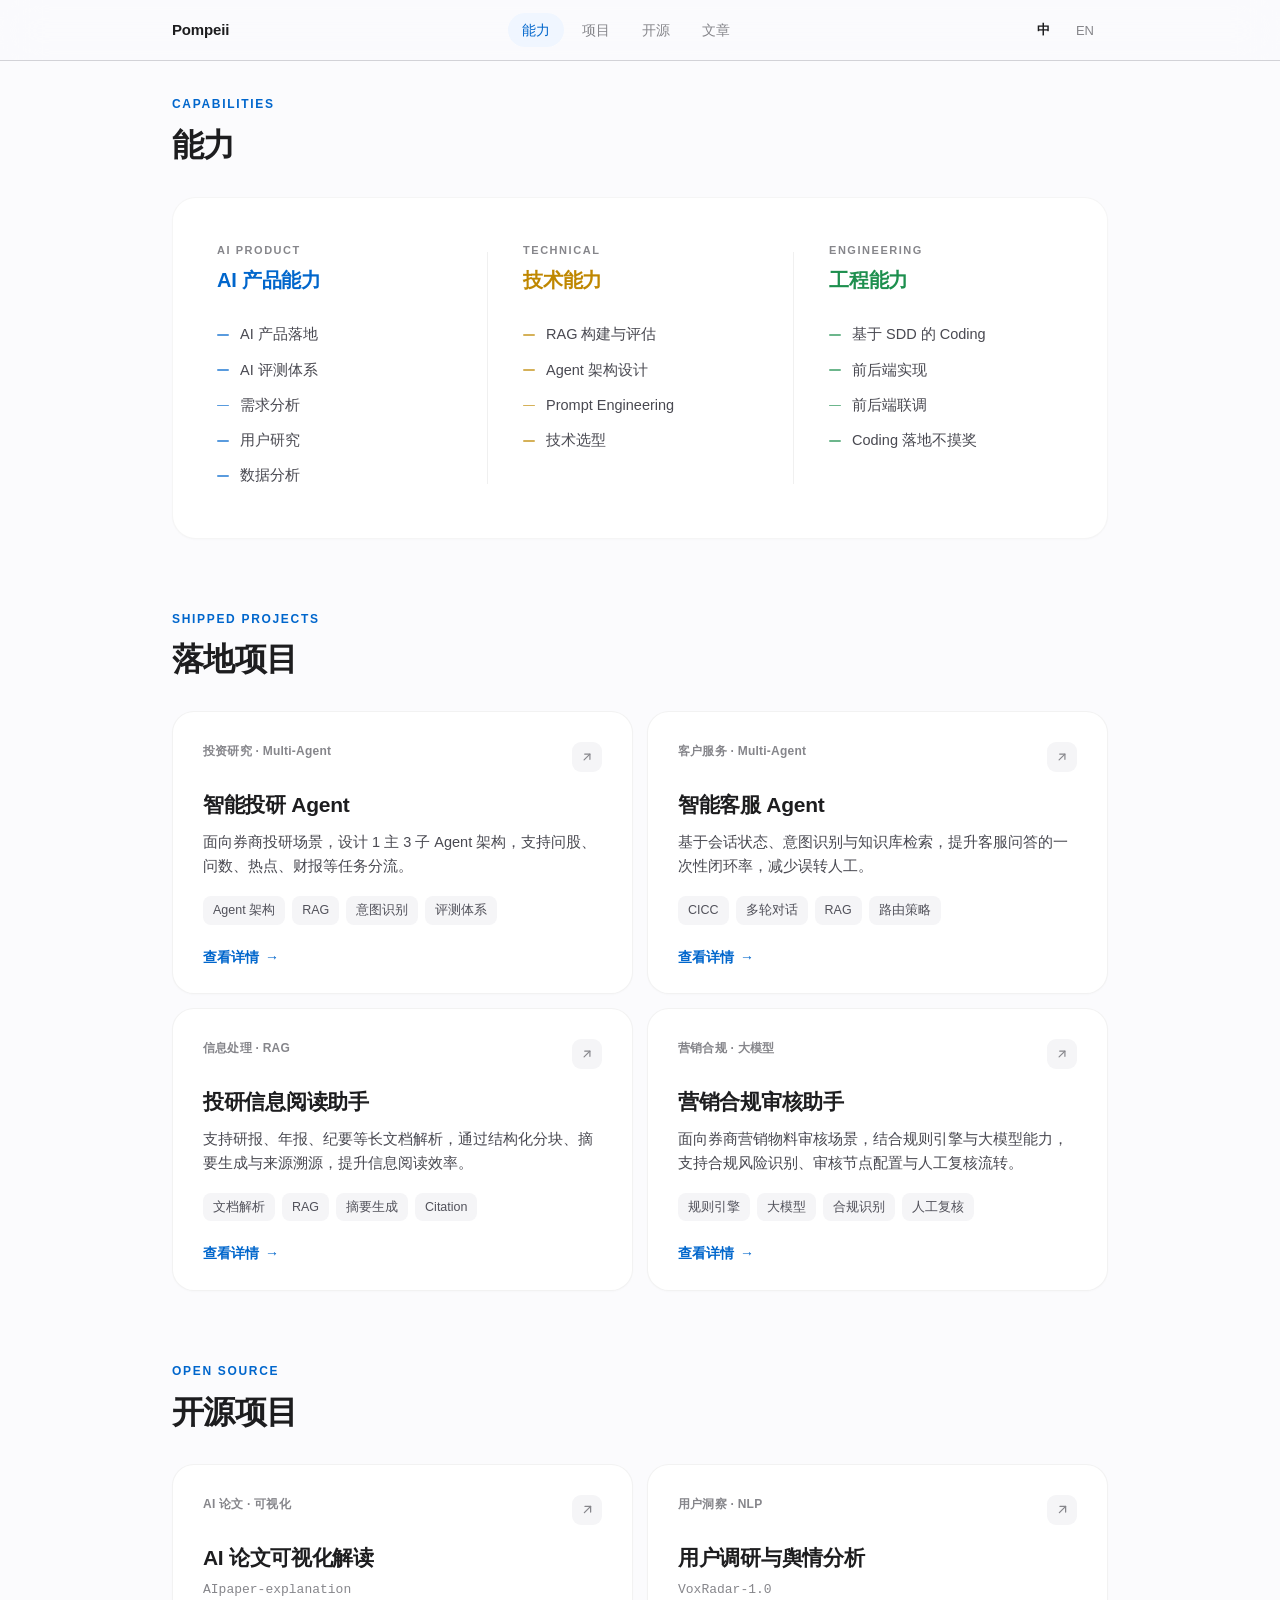
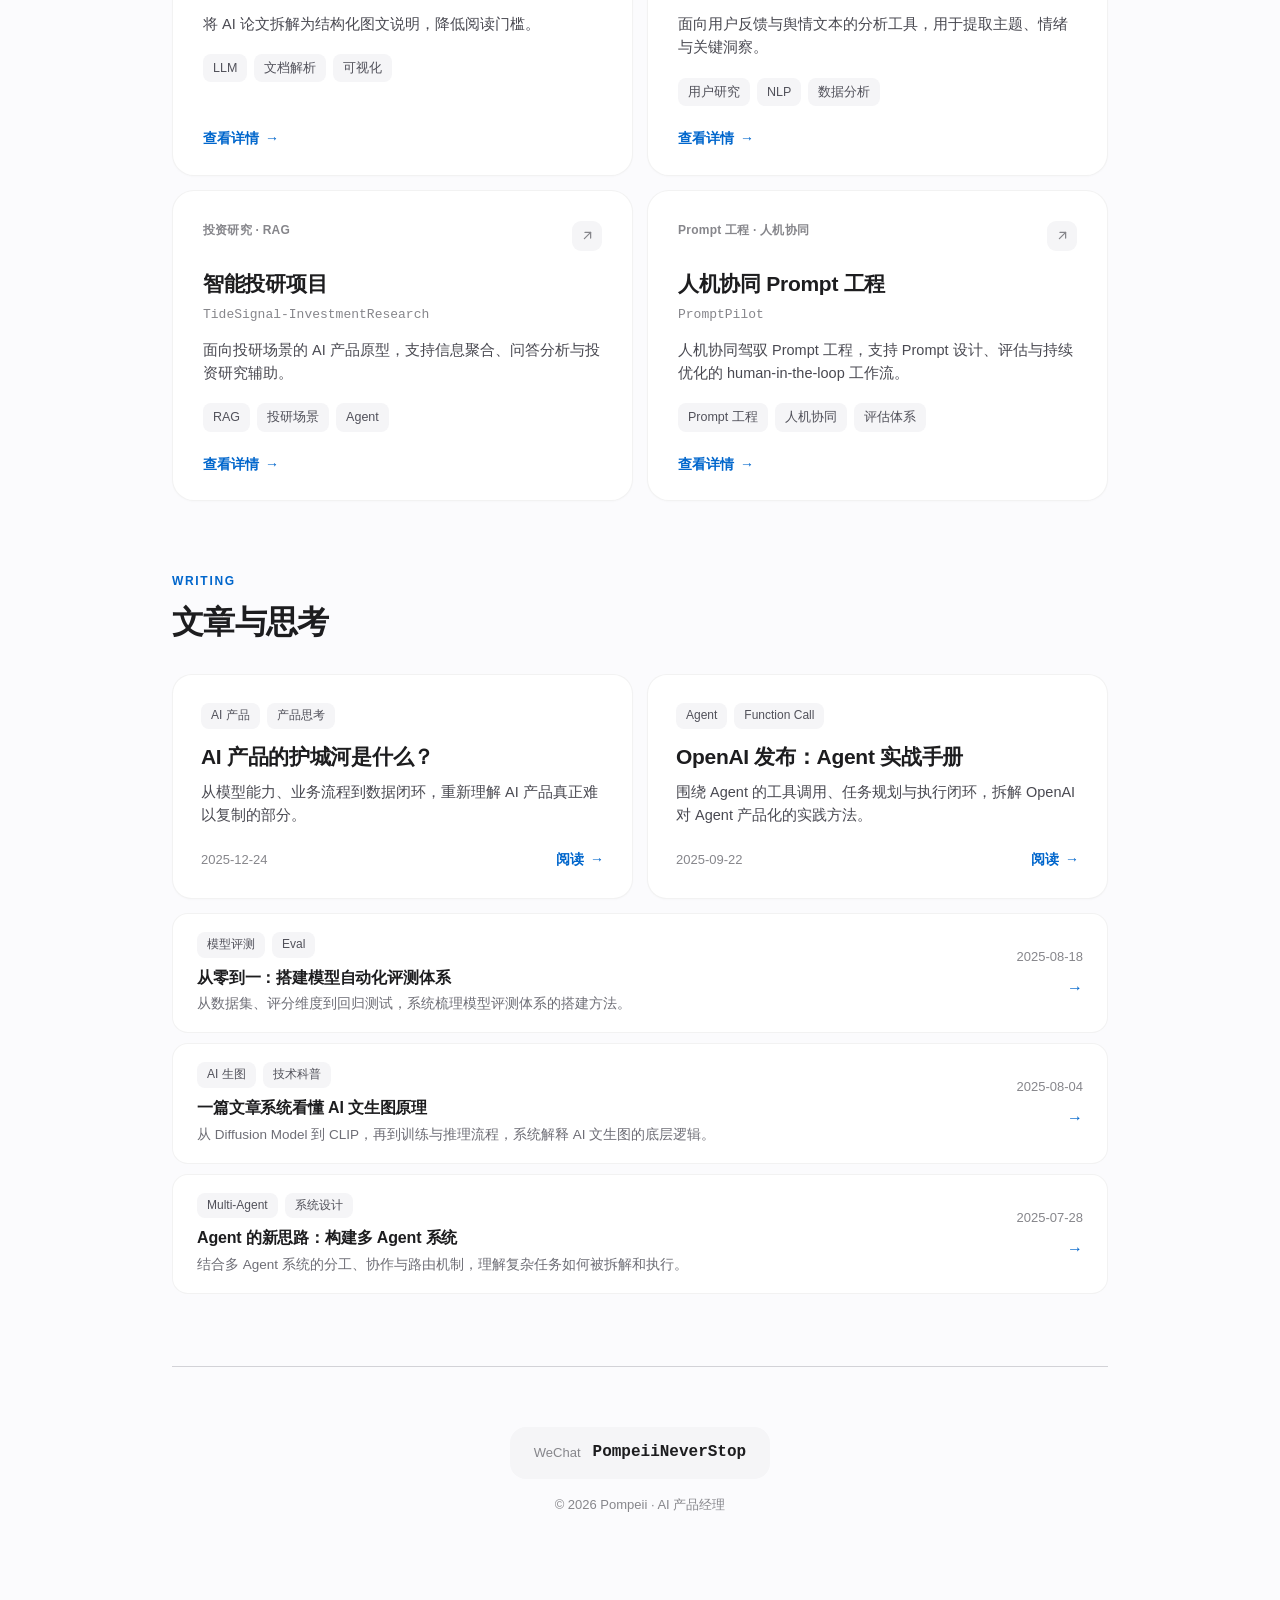
==== portfolio.html @ a14d8658 "Deploy Pompeii portfolio (HTML prototype site) Static HTML/CSS portfolio site served from repo root." ====
<!DOCTYPE html>
<html lang="zh-CN">
<head>
<meta charset="UTF-8">
<meta name="viewport" content="width=device-width, initial-scale=1.0">
<title>作品集 · Pompeii</title>
<link rel="stylesheet" href="style.css">
</head>
<body>

<!-- 导航 -->
<nav class="nav">
  <div class="nav-content">
    <a class="nav-brand" href="index.html">Pompeii</a>
    <div class="nav-links">
      <a class="nav-link" href="#capabilities" data-nav="capabilities">能力</a>
      <a class="nav-link" href="#work" data-nav="work">项目</a>
      <a class="nav-link" href="#opensource" data-nav="opensource">开源</a>
      <a class="nav-link" href="#writing" data-nav="writing">文章</a>
    </div>
    <div class="lang-switch">
      <button class="lang-btn active">中</button>
      <button class="lang-btn">EN</button>
    </div>
  </div>
</nav>

<div class="wrap portfolio-wrap">

<!-- 能力 -->
<section class="section" id="capabilities">
  <div class="section-head">
    <div class="section-kicker">Capabilities</div>
    <h2 class="section-title">能力</h2>
  </div>
  <div class="skills-strip">
    <div class="skills-grid">
      <div class="skill-col">
        <div class="col-kicker">AI Product</div>
        <h3 class="col-title">AI 产品能力</h3>
        <div class="skill-items">
          <div class="skill-item">AI 产品落地</div>
          <div class="skill-item">AI 评测体系</div>
          <div class="skill-item">需求分析</div>
          <div class="skill-item">用户研究</div>
          <div class="skill-item">数据分析</div>
        </div>
      </div>
      <div class="skill-col">
        <div class="col-kicker">Technical</div>
        <h3 class="col-title">技术能力</h3>
        <div class="skill-items">
          <div class="skill-item">RAG 构建与评估</div>
          <div class="skill-item">Agent 架构设计</div>
          <div class="skill-item">Prompt Engineering</div>
          <div class="skill-item">技术选型</div>
        </div>
      </div>
      <div class="skill-col">
        <div class="col-kicker">Engineering</div>
        <h3 class="col-title">工程能力</h3>
        <div class="skill-items">
          <div class="skill-item">基于 SDD 的 Coding</div>
          <div class="skill-item">前后端实现</div>
          <div class="skill-item">前后端联调</div>
          <div class="skill-item">Coding 落地不摸奖</div>
        </div>
      </div>
    </div>
  </div>
</section>

<!-- 落地项目 -->
<section class="section" id="work">
  <div class="section-head">
    <div class="section-kicker">Shipped Projects</div>
    <h2 class="section-title">落地项目</h2>
  </div>
  <div class="grid">
    <a class="work-card" href="work-invest-agent.html">
      <div class="work-card-top">
        <span class="work-domain">投资研究 · Multi-Agent</span>
        <span class="work-ext" aria-hidden="true">
          <svg viewBox="0 0 24 24" fill="none" stroke="currentColor" stroke-width="2" stroke-linecap="round" stroke-linejoin="round"><path d="M7 17L17 7"/><path d="M8 7h9v9"/></svg>
        </span>
      </div>
      <h3 class="work-title">智能投研 Agent</h3>
      <p class="work-desc">面向券商投研场景，设计 1 主 3 子 Agent 架构，支持问股、问数、热点、财报等任务分流。</p>
      <div class="work-tags">
        <span class="work-tag">Agent 架构</span>
        <span class="work-tag">RAG</span>
        <span class="work-tag">意图识别</span>
        <span class="work-tag">评测体系</span>
      </div>
      <span class="work-link">查看详情 <span class="work-arrow">→</span></span>
    </a>

    <a class="work-card" href="work-customer-service-agent.html">
      <div class="work-card-top">
        <span class="work-domain">客户服务 · Multi-Agent</span>
        <span class="work-ext" aria-hidden="true">
          <svg viewBox="0 0 24 24" fill="none" stroke="currentColor" stroke-width="2" stroke-linecap="round" stroke-linejoin="round"><path d="M7 17L17 7"/><path d="M8 7h9v9"/></svg>
        </span>
      </div>
      <h3 class="work-title">智能客服 Agent</h3>
      <p class="work-desc">基于会话状态、意图识别与知识库检索，提升客服问答的一次性闭环率，减少误转人工。</p>
      <div class="work-tags">
        <span class="work-tag">CICC</span>
        <span class="work-tag">多轮对话</span>
        <span class="work-tag">RAG</span>
        <span class="work-tag">路由策略</span>
      </div>
      <span class="work-link">查看详情 <span class="work-arrow">→</span></span>
    </a>

    <a class="work-card" href="work-research-reading.html">
      <div class="work-card-top">
        <span class="work-domain">信息处理 · RAG</span>
        <span class="work-ext" aria-hidden="true">
          <svg viewBox="0 0 24 24" fill="none" stroke="currentColor" stroke-width="2" stroke-linecap="round" stroke-linejoin="round"><path d="M7 17L17 7"/><path d="M8 7h9v9"/></svg>
        </span>
      </div>
      <h3 class="work-title">投研信息阅读助手</h3>
      <p class="work-desc">支持研报、年报、纪要等长文档解析，通过结构化分块、摘要生成与来源溯源，提升信息阅读效率。</p>
      <div class="work-tags">
        <span class="work-tag">文档解析</span>
        <span class="work-tag">RAG</span>
        <span class="work-tag">摘要生成</span>
        <span class="work-tag">Citation</span>
      </div>
      <span class="work-link">查看详情 <span class="work-arrow">→</span></span>
    </a>

    <a class="work-card" href="work-content-review.html">
      <div class="work-card-top">
        <span class="work-domain">营销合规 · 大模型</span>
        <span class="work-ext" aria-hidden="true">
          <svg viewBox="0 0 24 24" fill="none" stroke="currentColor" stroke-width="2" stroke-linecap="round" stroke-linejoin="round"><path d="M7 17L17 7"/><path d="M8 7h9v9"/></svg>
        </span>
      </div>
      <h3 class="work-title">营销合规审核助手</h3>
      <p class="work-desc">面向券商营销物料审核场景，结合规则引擎与大模型能力，支持合规风险识别、审核节点配置与人工复核流转。</p>
      <div class="work-tags">
        <span class="work-tag">规则引擎</span>
        <span class="work-tag">大模型</span>
        <span class="work-tag">合规识别</span>
        <span class="work-tag">人工复核</span>
      </div>
      <span class="work-link">查看详情 <span class="work-arrow">→</span></span>
    </a>
  </div>
</section>

<!-- 开源项目 -->
<section class="section" id="opensource">
  <div class="section-head">
    <div class="section-kicker">Open Source</div>
    <h2 class="section-title">开源项目</h2>
  </div>
  <div class="grid">
    <a class="repo-card" href="repo-aipaper.html">
      <div class="repo-card-top">
        <span class="repo-domain">AI 论文 · 可视化</span>
        <span class="repo-ext" aria-hidden="true">
          <svg viewBox="0 0 24 24" fill="none" stroke="currentColor" stroke-width="2" stroke-linecap="round" stroke-linejoin="round"><path d="M7 17L17 7"/><path d="M8 7h9v9"/></svg>
        </span>
      </div>
      <h3 class="repo-title">AI 论文可视化解读</h3>
      <div class="repo-name">AIpaper-explanation</div>
      <p class="repo-desc">将 AI 论文拆解为结构化图文说明，降低阅读门槛。</p>
      <div class="repo-tags">
        <span class="repo-tag">LLM</span>
        <span class="repo-tag">文档解析</span>
        <span class="repo-tag">可视化</span>
      </div>
      <span class="repo-link">查看详情 <span class="repo-arrow">→</span></span>
    </a>

    <a class="repo-card" href="repo-voxradar.html">
      <div class="repo-card-top">
        <span class="repo-domain">用户洞察 · NLP</span>
        <span class="repo-ext" aria-hidden="true">
          <svg viewBox="0 0 24 24" fill="none" stroke="currentColor" stroke-width="2" stroke-linecap="round" stroke-linejoin="round"><path d="M7 17L17 7"/><path d="M8 7h9v9"/></svg>
        </span>
      </div>
      <h3 class="repo-title">用户调研与舆情分析</h3>
      <div class="repo-name">VoxRadar-1.0</div>
      <p class="repo-desc">面向用户反馈与舆情文本的分析工具，用于提取主题、情绪与关键洞察。</p>
      <div class="repo-tags">
        <span class="repo-tag">用户研究</span>
        <span class="repo-tag">NLP</span>
        <span class="repo-tag">数据分析</span>
      </div>
      <span class="repo-link">查看详情 <span class="repo-arrow">→</span></span>
    </a>

    <a class="repo-card" href="repo-tidesignal.html">
      <div class="repo-card-top">
        <span class="repo-domain">投资研究 · RAG</span>
        <span class="repo-ext" aria-hidden="true">
          <svg viewBox="0 0 24 24" fill="none" stroke="currentColor" stroke-width="2" stroke-linecap="round" stroke-linejoin="round"><path d="M7 17L17 7"/><path d="M8 7h9v9"/></svg>
        </span>
      </div>
      <h3 class="repo-title">智能投研项目</h3>
      <div class="repo-name">TideSignal-InvestmentResearch</div>
      <p class="repo-desc">面向投研场景的 AI 产品原型，支持信息聚合、问答分析与投资研究辅助。</p>
      <div class="repo-tags">
        <span class="repo-tag">RAG</span>
        <span class="repo-tag">投研场景</span>
        <span class="repo-tag">Agent</span>
      </div>
      <span class="repo-link">查看详情 <span class="repo-arrow">→</span></span>
    </a>

    <a class="repo-card" href="repo-promptpilot.html">
      <div class="repo-card-top">
        <span class="repo-domain">Prompt 工程 · 人机协同</span>
        <span class="repo-ext" aria-hidden="true">
          <svg viewBox="0 0 24 24" fill="none" stroke="currentColor" stroke-width="2" stroke-linecap="round" stroke-linejoin="round"><path d="M7 17L17 7"/><path d="M8 7h9v9"/></svg>
        </span>
      </div>
      <h3 class="repo-title">人机协同 Prompt 工程</h3>
      <div class="repo-name">PromptPilot</div>
      <p class="repo-desc">人机协同驾驭 Prompt 工程，支持 Prompt 设计、评估与持续优化的 human-in-the-loop 工作流。</p>
      <div class="repo-tags">
        <span class="repo-tag">Prompt 工程</span>
        <span class="repo-tag">人机协同</span>
        <span class="repo-tag">评估体系</span>
      </div>
      <span class="repo-link">查看详情 <span class="repo-arrow">→</span></span>
    </a>
  </div>
</section>

<!-- 文章与思考 -->
<section class="section" id="writing">
  <div class="section-head">
    <div class="section-kicker">Writing</div>
    <h2 class="section-title">文章与思考</h2>
  </div>
  <div class="essays">
    <div class="grid">
      <a class="essay-featured" href="#" target="_blank" rel="noopener">
        <div class="essay-tags">
          <span class="essay-tag">AI 产品</span>
          <span class="essay-tag">产品思考</span>
        </div>
        <h3 class="essay-title">AI 产品的护城河是什么？</h3>
        <p class="essay-summary">从模型能力、业务流程到数据闭环，重新理解 AI 产品真正难以复制的部分。</p>
        <div class="essay-meta">
          <span class="essay-date">2025-12-24</span>
          <span class="essay-read">阅读 <span class="essay-arrow">→</span></span>
        </div>
      </a>
      <a class="essay-featured" href="#" target="_blank" rel="noopener">
        <div class="essay-tags">
          <span class="essay-tag">Agent</span>
          <span class="essay-tag">Function Call</span>
        </div>
        <h3 class="essay-title">OpenAI 发布：Agent 实战手册</h3>
        <p class="essay-summary">围绕 Agent 的工具调用、任务规划与执行闭环，拆解 OpenAI 对 Agent 产品化的实践方法。</p>
        <div class="essay-meta">
          <span class="essay-date">2025-09-22</span>
          <span class="essay-read">阅读 <span class="essay-arrow">→</span></span>
        </div>
      </a>
    </div>
    <div class="essay-list">
      <a class="essay-item" href="#" target="_blank" rel="noopener">
        <div class="essay-item-main">
          <div class="essay-tags">
            <span class="essay-tag">模型评测</span>
            <span class="essay-tag">Eval</span>
          </div>
          <h3 class="essay-item-title">从零到一：搭建模型自动化评测体系</h3>
          <p class="essay-item-summary">从数据集、评分维度到回归测试，系统梳理模型评测体系的搭建方法。</p>
        </div>
        <div class="essay-item-side">
          <span class="essay-date">2025-08-18</span>
          <span class="essay-arrow">→</span>
        </div>
      </a>
      <a class="essay-item" href="#" target="_blank" rel="noopener">
        <div class="essay-item-main">
          <div class="essay-tags">
            <span class="essay-tag">AI 生图</span>
            <span class="essay-tag">技术科普</span>
          </div>
          <h3 class="essay-item-title">一篇文章系统看懂 AI 文生图原理</h3>
          <p class="essay-item-summary">从 Diffusion Model 到 CLIP，再到训练与推理流程，系统解释 AI 文生图的底层逻辑。</p>
        </div>
        <div class="essay-item-side">
          <span class="essay-date">2025-08-04</span>
          <span class="essay-arrow">→</span>
        </div>
      </a>
      <a class="essay-item" href="#" target="_blank" rel="noopener">
        <div class="essay-item-main">
          <div class="essay-tags">
            <span class="essay-tag">Multi-Agent</span>
            <span class="essay-tag">系统设计</span>
          </div>
          <h3 class="essay-item-title">Agent 的新思路：构建多 Agent 系统</h3>
          <p class="essay-item-summary">结合多 Agent 系统的分工、协作与路由机制，理解复杂任务如何被拆解和执行。</p>
        </div>
        <div class="essay-item-side">
          <span class="essay-date">2025-07-28</span>
          <span class="essay-arrow">→</span>
        </div>
      </a>
    </div>
  </div>
</section>

<!-- Footer -->
<footer class="footer">
  <div class="wechat-box" onclick="copyWeChat()">
    <span class="label">WeChat</span>
    <span class="value">PompeiiNeverStop</span>
  </div>
  <p>© 2026 Pompeii · AI 产品经理</p>
</footer>

</div>

<!-- Toast -->
<div class="toast" id="toast">已复制到剪贴板</div>

<script>
// 导航高亮（滚动联动 active）
const navLinks = document.querySelectorAll('.nav-link[data-nav]');
const navTargets = ['capabilities','work','opensource','writing']
  .map(id => document.getElementById(id))
  .filter(Boolean);
if (navTargets.length) {
  const navObserver = new IntersectionObserver((entries) => {
    entries.forEach(entry => {
      if (entry.isIntersecting) {
        const id = entry.target.id;
        navLinks.forEach(link => {
          link.classList.toggle('active', link.dataset.nav === id);
        });
      }
    });
  }, { rootMargin: '-40% 0px -55% 0px', threshold: 0 });
  navTargets.forEach(el => navObserver.observe(el));
}

// 复制 WeChat
function copyWeChat() {
  navigator.clipboard.writeText('PompeiiNeverStop').then(() => {
    showToast('已复制到剪贴板');
  });
}

// 语言切换
document.querySelectorAll('.lang-btn').forEach(btn => {
  btn.addEventListener('click', () => {
    document.querySelectorAll('.lang-btn').forEach(b => b.classList.remove('active'));
    btn.classList.add('active');
    showToast('语言切换功能开发中...');
  });
});

// Toast
function showToast(msg) {
  const toast = document.getElementById('toast');
  toast.textContent = msg;
  toast.classList.add('show');
  setTimeout(() => toast.classList.remove('show'), 2000);
}
</script>

</body>
</html>
---- style.css ----
/* ===== 个人作品集公共样式（Home + 作品集页共用）===== */
:root{
  --bg:#fbfbfd;
  --bg-alt:#f5f5f7;
  --ink:#1d1d1f;
  --ink-soft:#86868b;
  --hair:#d2d2d7;
  --blue:#0066cc;

  --l1:#0066cc;
  --l2:#bf8700;
  --l3:#1d8f4e;

  --l1-soft:#f0f6ff;
  --l2-soft:#fdf8ec;
  --l3-soft:#eef8f1;
}
*{box-sizing:border-box;}
html{-webkit-font-smoothing:antialiased;text-rendering:optimizeLegibility;}
body{
  margin:0;
  font-family:"SF Pro Display","SF Pro Text",-apple-system,BlinkMacSystemFont,"PingFang SC","Helvetica Neue",Helvetica,Arial,sans-serif;
  background:var(--bg);
  color:var(--ink);
  line-height:1.47;
}

/* 容器 */
.wrap{max-width:980px;margin:0 auto;padding:0 22px 120px;}
.portfolio-wrap{padding:96px 22px 120px;}

/* 导航 */
.nav{
  position:fixed;
  top:0;left:0;right:0;
  background:rgba(251,251,253,0.8);
  backdrop-filter:blur(20px);
  -webkit-backdrop-filter:blur(20px);
  border-bottom:1px solid var(--hair);
  z-index:100;
}
.nav-content{
  max-width:980px;
  margin:0 auto;
  padding:0 22px;
  height:60px;
  display:flex;
  align-items:center;
  justify-content:space-between;
  gap:24px;
}
.nav-brand{
  font-weight:600;
  font-size:15px;
  letter-spacing:-.01em;
  text-decoration:none;
  color:var(--ink);
  flex-shrink:0;
}
.nav-links{
  display:flex;
  gap:4px;
  margin:0 auto;
}
.nav-link{
  font-size:14px;
  font-weight:450;
  color:var(--ink-soft);
  text-decoration:none;
  padding:7px 14px;
  border-radius:980px;
  transition:color .2s ease, background .2s ease;
  white-space:nowrap;
}
.nav-link:hover{
  color:var(--ink);
  background:var(--bg-alt);
}
.nav-link.active{
  color:var(--l1);
  background:var(--l1-soft);
}
.lang-switch{
  display:flex;
  gap:2px;
  padding:2px;
}
.lang-btn{
  padding:6px 12px;
  border:none;
  background:transparent;
  font-size:13px;
  font-weight:500;
  color:var(--ink-soft);
  cursor:pointer;
  border-radius:8px;
  transition:color .2s ease;
}
.lang-btn:hover{color:var(--ink);}
.lang-btn.active{
  background:transparent;
  color:var(--ink);
  font-weight:600;
}

/* Hero（作品集页通用，Home 页复用） */
.hero{
  padding:120px 0 56px;
  text-align:center;
}
h1.title{
  font-size:72px;
  font-weight:700;
  letter-spacing:-.03em;
  line-height:1.02;
  margin:0 0 20px;
  background:linear-gradient(135deg,#0066cc,#5e5ce6);
  -webkit-background-clip:text;
  -webkit-text-fill-color:transparent;
  background-clip:text;
}
.tagline{
  font-size:19px;
  font-weight:400;
  color:var(--ink-soft);
  line-height:1.75;
  max-width:560px;
  margin:0 auto;
}

/* Home 首页 */
.home{
  min-height:calc(100vh - 52px);
  display:flex;
  align-items:center;
  justify-content:center;
  padding:0 22px;
}
.home .hero{padding:0;}
.home-stack{
  display:inline-block;
  text-align:left;
}
.home-title-block{
  display:block;
}
.home-line-1{
  display:block;
  font-size:84px;
  font-weight:700;
  letter-spacing:.005em;
  line-height:1.05;
  background:linear-gradient(135deg,#0066cc,#5e5ce6);
  -webkit-background-clip:text;
  -webkit-text-fill-color:transparent;
  background-clip:text;
}
.home-line-2{
  display:block;
  font-size:56px;
  font-weight:700;
  letter-spacing:.005em;
  line-height:1.2;
  color:var(--ink);
  margin-top:4px;
}
.home-cta{
  display:inline-flex;
  align-items:center;
  gap:8px;
  margin-top:72px;
  padding:14px 30px;
  background:var(--ink);
  color:#fff;
  color:#fff;
  border-radius:980px;
  text-decoration:none;
  font-size:15px;
  font-weight:600;
  transition:transform .25s ease, background .25s ease;
}
.home-cta:hover{
  background:#000;
  transform:translateY(-2px);
}
.home-cta-arrow{
  transition:transform .25s ease;
}
.home-cta:hover .home-cta-arrow{
  transform:translateX(3px);
}

/* 区块 */
.section{margin-bottom:72px;scroll-margin-top:80px;}
.section-head{
  margin:0 0 28px;
}
.section-title{
  font-size:32px;
  font-weight:700;
  letter-spacing:-.02em;
  margin:0;
}
.section-subtitle{
  font-size:15px;
  color:var(--ink-soft);
  margin-top:8px;
}
.section-kicker{
  font-size:12px;
  font-weight:600;
  letter-spacing:.14em;
  text-transform:uppercase;
  color:var(--blue);
  margin-bottom:8px;
}

/* 网格 */
.grid{
  display:grid;
  grid-template-columns:1fr 1fr;
  gap:14px;
}
.grid.three{grid-template-columns:repeat(3,1fr);}

/* 卡片（通用） */
.card{
  background:#fff;
  border-radius:20px;
  padding:28px;
  box-shadow:0 1px 1px rgba(0,0,0,.02),0 6px 20px rgba(0,0,0,.04);
  transition:transform .3s ease, box-shadow .3s ease;
  cursor:pointer;
  text-decoration:none;
  color:inherit;
  display:block;
}
.card:hover{
  transform:translateY(-2px);
  box-shadow:0 2px 4px rgba(0,0,0,.03),0 12px 32px rgba(0,0,0,.08);
}
.card-eyebrow{
  font-size:12px;
  font-weight:600;
  letter-spacing:.04em;
  text-transform:uppercase;
  color:var(--ink-soft);
  margin-bottom:8px;
}
.card h3{
  font-size:20px;
  font-weight:600;
  letter-spacing:-.01em;
  margin:0 0 10px;
}
.card p{
  font-size:15px;
  color:#494951;
  margin:0 0 16px;
  line-height:1.55;
}

/* 技能条带 */
.skills-strip{
  background:#fff;
  border-radius:24px;
  padding:44px 8px;
  border:1px solid rgba(0,0,0,.04);
  box-shadow:0 1px 2px rgba(0,0,0,.02);
}
.skills-grid{
  display:grid;
  grid-template-columns:repeat(3,1fr);
  gap:0;
}
.skill-col{
  padding:0 36px;
  position:relative;
}
.skill-col+.skill-col::before{
  content:"";
  position:absolute;
  left:0;top:10px;bottom:10px;
  width:1px;
  background:rgba(0,0,0,.06);
}
.col-kicker{
  font-size:11px;
  font-weight:600;
  letter-spacing:.14em;
  text-transform:uppercase;
  color:var(--ink-soft);
  margin-bottom:8px;
}
.col-title{
  font-size:20px;
  font-weight:700;
  letter-spacing:-.012em;
  margin:0 0 22px;
}
.skill-col:nth-child(1) .col-title{color:var(--l1);}
.skill-col:nth-child(2) .col-title{color:var(--l2);}
.skill-col:nth-child(3) .col-title{color:var(--l3);}
.skill-items{
  display:flex;
  flex-direction:column;
}
.skill-item{
  font-size:14.5px;
  font-weight:450;
  color:#494951;
  padding:7px 0;
  display:flex;
  align-items:center;
  gap:11px;
}
.skill-item::before{
  content:"";
  width:12px;
  height:1.5px;
  border-radius:1px;
  flex-shrink:0;
  opacity:.65;
}
.skill-col:nth-child(1) .skill-item::before{background:var(--l1);}
.skill-col:nth-child(2) .skill-item::before{background:var(--l2);}
.skill-col:nth-child(3) .skill-item::before{background:var(--l3);}

/* 落地项目卡片 */
.work-card{
  position:relative;
  display:flex;
  flex-direction:column;
  background:#fff;
  border:1px solid rgba(0,0,0,.05);
  border-radius:22px;
  padding:30px 30px 26px;
  box-shadow:0 1px 2px rgba(0,0,0,.02);
  text-decoration:none;
  color:inherit;
  transition:transform .3s cubic-bezier(.28,.11,.32,1), box-shadow .3s ease, border-color .3s ease;
}
.work-card:hover{
  transform:translateY(-3px);
  border-color:rgba(0,0,0,.1);
  box-shadow:0 2px 6px rgba(0,0,0,.03),0 14px 34px rgba(0,0,0,.08);
}
.work-card-top{
  display:flex;
  align-items:flex-start;
  justify-content:space-between;
  gap:14px;
  margin-bottom:18px;
}
.work-domain{
  font-size:12px;
  font-weight:600;
  letter-spacing:.02em;
  color:var(--ink-soft);
  line-height:1.5;
}
.work-ext{
  flex-shrink:0;
  width:30px;
  height:30px;
  border-radius:9px;
  background:var(--bg-alt);
  display:flex;
  align-items:center;
  justify-content:center;
  color:var(--ink-soft);
  transition:background .25s ease, color .25s ease;
}
.work-card:hover .work-ext{
  background:var(--l1-soft);
  color:var(--l1);
}
.work-ext svg{width:14px;height:14px;}
.work-title{
  font-size:21px;
  font-weight:650;
  letter-spacing:-.014em;
  margin:0 0 10px;
}
.work-desc{
  font-size:14.5px;
  color:#494951;
  line-height:1.62;
  margin:0 0 18px;
}
.work-tags{
  display:flex;
  flex-wrap:wrap;
  gap:7px;
  margin-bottom:22px;
}
.work-tag{
  font-size:12.5px;
  font-weight:500;
  color:#51515a;
  background:var(--bg-alt);
  border-radius:8px;
  padding:5px 10px;
}
.work-link{
  margin-top:auto;
  font-size:14px;
  font-weight:600;
  color:var(--l1);
  display:inline-flex;
  align-items:center;
  gap:6px;
}
.work-arrow{
  display:inline-block;
  transition:transform .25s ease;
}
.work-card:hover .work-arrow{
  transform:translateX(3px);
}

/* 开源项目卡片 */
.repo-card{
  position:relative;
  display:flex;
  flex-direction:column;
  background:#fff;
  border:1px solid rgba(0,0,0,.05);
  border-radius:22px;
  padding:30px 30px 26px;
  box-shadow:0 1px 2px rgba(0,0,0,.02);
  text-decoration:none;
  color:inherit;
  transition:transform .3s cubic-bezier(.28,.11,.32,1), box-shadow .3s ease, border-color .3s ease;
}
.repo-card:hover{
  transform:translateY(-3px);
  border-color:rgba(0,0,0,.1);
  box-shadow:0 2px 6px rgba(0,0,0,.03),0 14px 34px rgba(0,0,0,.08);
}
.repo-card-top{
  display:flex;
  align-items:flex-start;
  justify-content:space-between;
  gap:14px;
  margin-bottom:18px;
}
.repo-domain{
  font-size:12px;
  font-weight:600;
  letter-spacing:.02em;
  color:var(--ink-soft);
  line-height:1.5;
}
.repo-ext{
  width:30px;
  height:30px;
  border-radius:9px;
  background:var(--bg-alt);
  display:flex;
  align-items:center;
  justify-content:center;
  color:var(--ink-soft);
  transition:background .25s ease, color .25s ease;
}
.repo-card:hover .repo-ext{
  background:var(--l1-soft);
  color:var(--l1);
}
.repo-ext svg{width:15px;height:15px;}
.repo-title{
  font-size:21px;
  font-weight:650;
  letter-spacing:-.014em;
  margin:0 0 6px;
}
.repo-name{
  font-size:13px;
  font-family:"SF Mono",SFMono-Regular,Consolas,monospace;
  color:var(--ink-soft);
  margin-bottom:14px;
}
.repo-desc{
  font-size:14.5px;
  color:#494951;
  line-height:1.62;
  margin:0 0 18px;
}
.repo-tags{
  display:flex;
  flex-wrap:wrap;
  gap:7px;
  margin-bottom:22px;
}
.repo-tag{
  font-size:12.5px;
  font-weight:500;
  color:#51515a;
  background:var(--bg-alt);
  border-radius:8px;
  padding:5px 10px;
}
.repo-link{
  margin-top:auto;
  font-size:14px;
  font-weight:600;
  color:var(--l1);
  display:inline-flex;
  align-items:center;
  gap:6px;
}
.repo-arrow{
  display:inline-block;
  transition:transform .25s ease;
}
.repo-card:hover .repo-arrow{
  transform:translateX(3px);
}

/* 文章与思考 */
.essays{display:flex;flex-direction:column;gap:14px;}
.essay-featured{
  display:flex;
  flex-direction:column;
  background:#fff;
  border:1px solid rgba(0,0,0,.05);
  border-radius:20px;
  padding:28px;
  box-shadow:0 1px 2px rgba(0,0,0,.02);
  text-decoration:none;
  color:inherit;
  transition:transform .3s cubic-bezier(.28,.11,.32,1), box-shadow .3s ease, border-color .3s ease;
}
.essay-featured:hover{
  transform:translateY(-3px);
  border-color:rgba(0,0,0,.1);
  box-shadow:0 2px 6px rgba(0,0,0,.03),0 14px 34px rgba(0,0,0,.08);
}
.essay-tags{
  display:flex;
  flex-wrap:wrap;
  gap:7px;
  margin-bottom:14px;
}
.essay-tag{
  font-size:12px;
  font-weight:500;
  color:#51515a;
  background:var(--bg-alt);
  border-radius:8px;
  padding:4px 10px;
}
.essay-title{
  font-size:21px;
  font-weight:650;
  letter-spacing:-.014em;
  margin:0 0 10px;
  line-height:1.35;
}
.essay-summary{
  font-size:14.5px;
  color:#494951;
  line-height:1.6;
  margin:0 0 22px;
}
.essay-meta{
  margin-top:auto;
  display:flex;
  align-items:center;
  justify-content:space-between;
  gap:12px;
}
.essay-date{
  font-size:13px;
  color:var(--ink-soft);
}
.essay-read{
  font-size:14px;
  font-weight:600;
  color:var(--l1);
  display:inline-flex;
  align-items:center;
  gap:6px;
}
.essay-arrow{
  display:inline-block;
  transition:transform .25s ease;
}
.essay-featured:hover .essay-arrow,
.essay-item:hover .essay-arrow{
  transform:translateX(3px);
}

/* 紧凑列表卡片 */
.essay-list{display:flex;flex-direction:column;gap:10px;}
.essay-item{
  display:flex;
  align-items:center;
  gap:24px;
  background:#fff;
  border:1px solid rgba(0,0,0,.05);
  border-radius:16px;
  padding:18px 24px;
  text-decoration:none;
  color:inherit;
  transition:transform .25s ease, box-shadow .25s ease, border-color .25s ease;
}
.essay-item:hover{
  transform:translateY(-2px);
  border-color:rgba(0,0,0,.1);
  box-shadow:0 2px 6px rgba(0,0,0,.03),0 10px 24px rgba(0,0,0,.06);
}
.essay-item-main{flex:1;min-width:0;}
.essay-item .essay-tags{margin-bottom:8px;}
.essay-item-title{
  font-size:16px;
  font-weight:600;
  letter-spacing:-.01em;
  margin:0 0 5px;
}
.essay-item-summary{
  font-size:13.5px;
  color:#6e6e76;
  line-height:1.5;
  margin:0;
  display:-webkit-box;
  -webkit-line-clamp:1;
  -webkit-box-orient:vertical;
  overflow:hidden;
}
.essay-item-side{
  display:flex;
  flex-direction:column;
  align-items:flex-end;
  gap:10px;
  flex-shrink:0;
}
.essay-item-side .essay-arrow{
  color:var(--l1);
  font-size:16px;
  font-weight:600;
}

/* 关于 */
.about-card{
  background:#fff;
  border:1px solid rgba(0,0,0,.05);
  border-radius:22px;
  padding:36px;
  box-shadow:0 1px 2px rgba(0,0,0,.02);
}
.about-card p{
  font-size:16px;
  line-height:1.75;
  color:#494951;
  margin:0 0 14px;
}
.about-card p:last-child{margin-bottom:0;}

/* Footer */
.footer{
  text-align:center;
  padding:60px 0 40px;
  border-top:1px solid var(--hair);
}
.wechat-box{
  display:inline-flex;
  align-items:center;
  gap:12px;
  background:var(--bg-alt);
  border-radius:16px;
  padding:14px 24px;
  margin-bottom:16px;
  cursor:pointer;
  transition:background .2s ease;
}
.wechat-box:hover{
  background:#eef1f6;
}
.wechat-box .label{
  font-size:13px;
  color:var(--ink-soft);
}
.wechat-box .value{
  font-size:16px;
  font-weight:600;
  font-family:"SF Mono",SFMono-Regular,Consolas,monospace;
}
.footer p{
  font-size:13px;
  color:var(--ink-soft);
  margin:0;
}

/* Toast */
.toast{
  position:fixed;
  bottom:24px;
  left:50%;
  transform:translateX(-50%) translateY(100px);
  background:rgba(0,0,0,.8);
  color:#fff;
  padding:12px 24px;
  border-radius:14px;
  font-size:14px;
  font-weight:500;
  opacity:0;
  transition:all .3s ease;
  z-index:2000;
}
.toast.show{
  transform:translateX(-50%) translateY(0);
  opacity:1;
}

/* 响应式 */
@media(max-width:780px){
  .grid{grid-template-columns:1fr;}
  .grid.three{grid-template-columns:1fr;}
  h1.title{font-size:48px;}
  .hero{padding:100px 0 40px;}
  .nav-links{display:none;}
  .skills-strip{padding:32px 24px;}
  .skills-grid{
    grid-template-columns:1fr;
    gap:0;
  }
  .skill-col{padding:28px 0;}
  .skill-col+.skill-col::before{
    left:0;right:0;top:0;bottom:auto;width:auto;height:1px;
  }
  .home{min-height:auto;padding:80px 22px;}
  .home-line-1{font-size:44px;}
  .home-line-2{font-size:30px;}
}
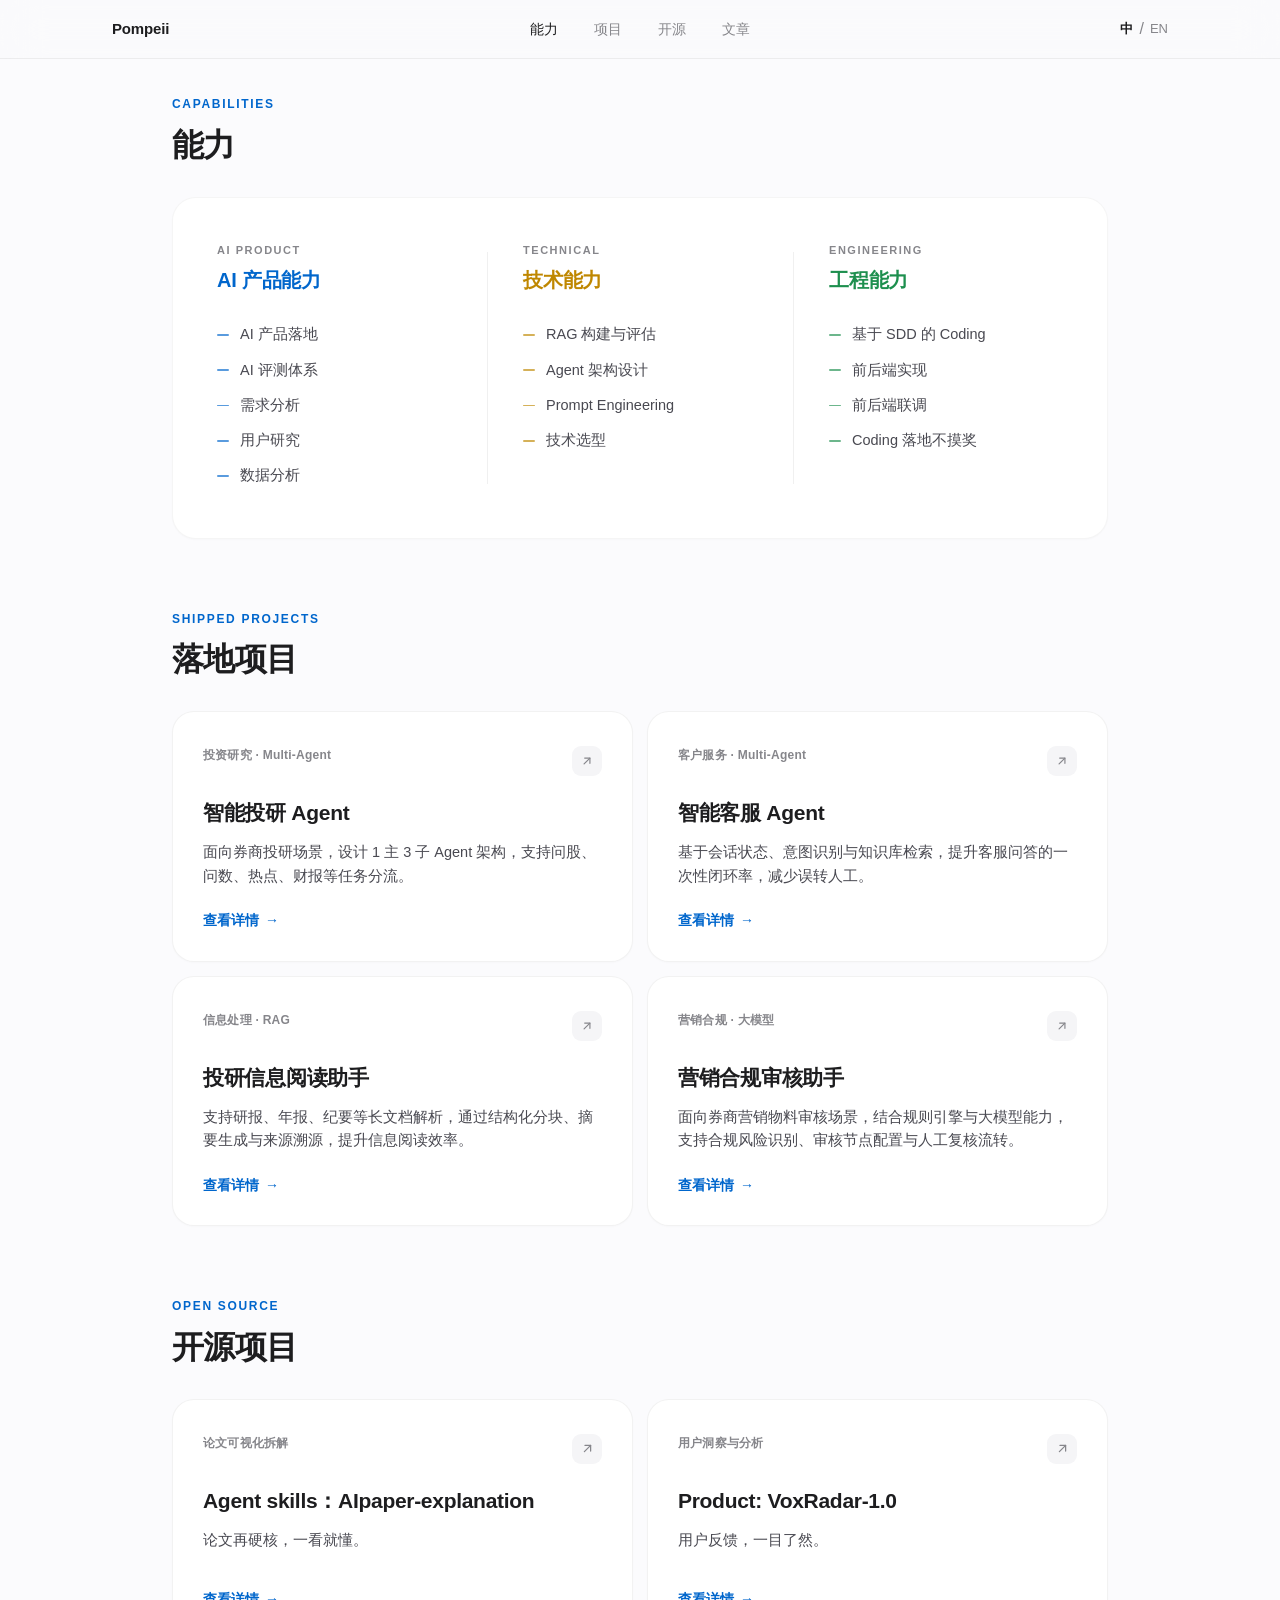
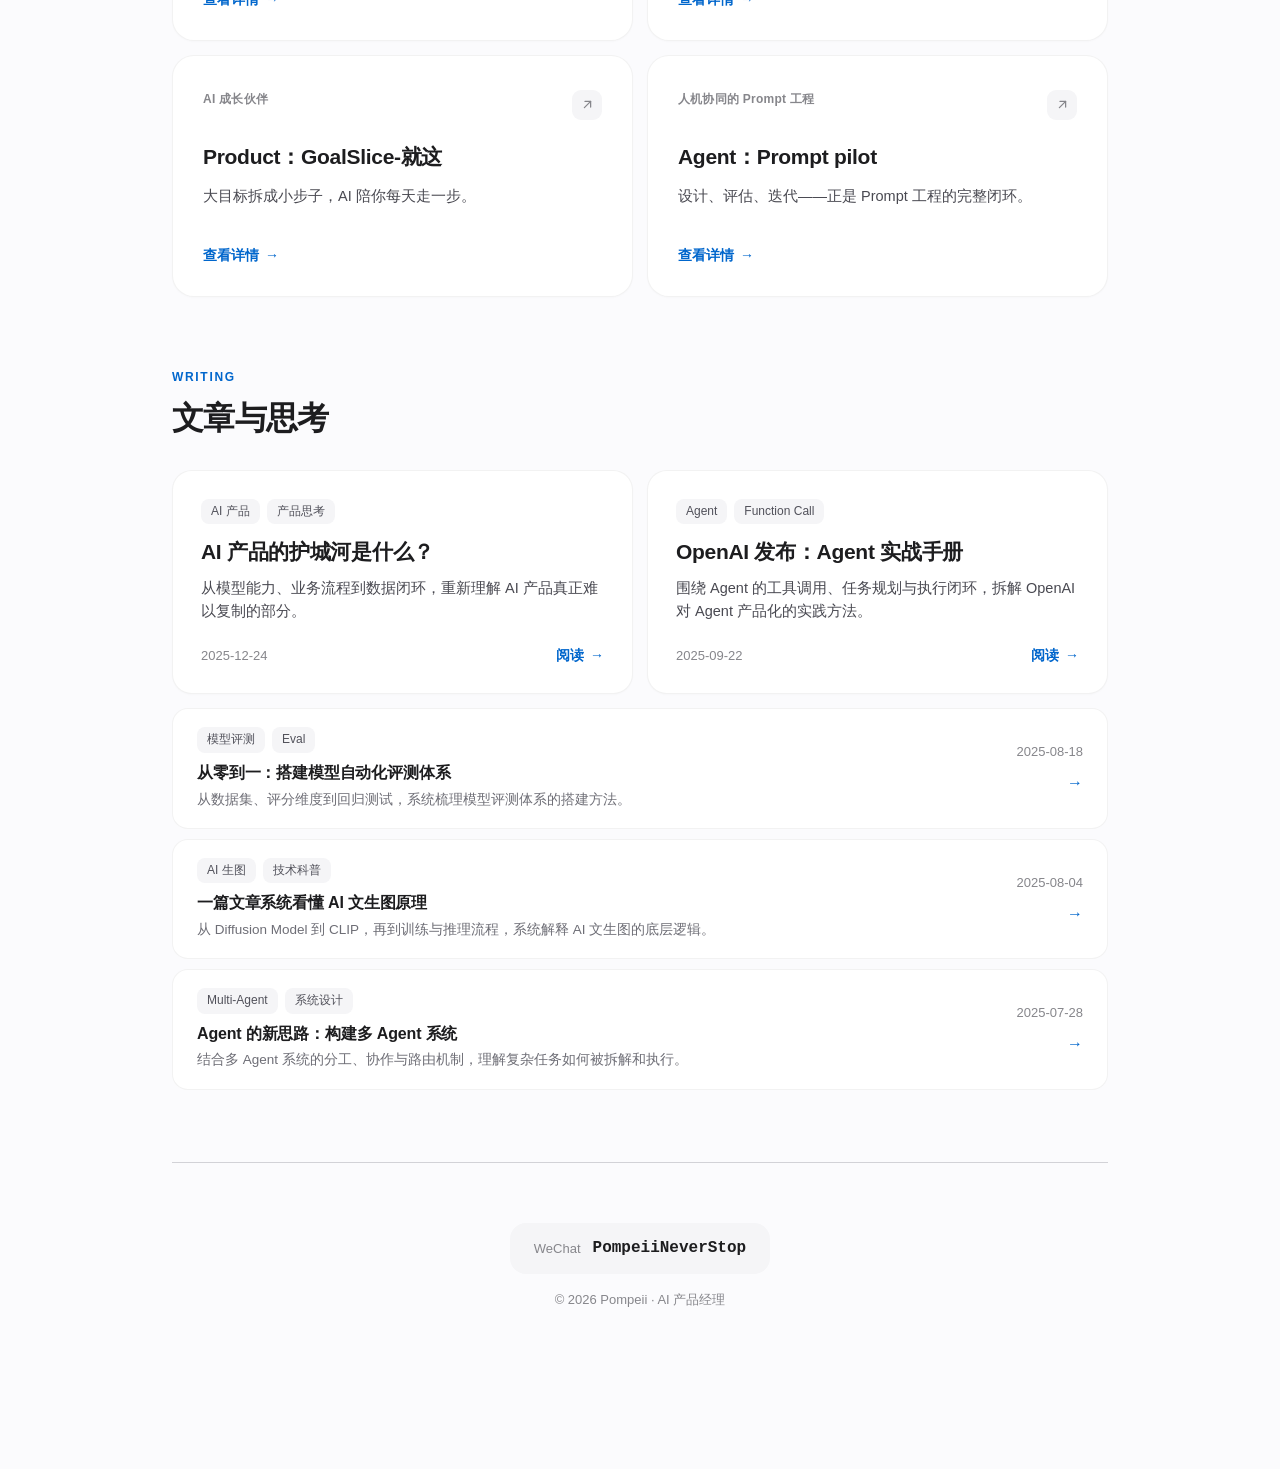
==== commit 7fd771c2: "更新导航/卡片/One Page：GoalSlice 替换、卡片文案与排版、macOS 窗口截图" ====
--- a/portfolio.html
+++ b/portfolio.html
@@ -18,9 +18,10 @@
       <a class="nav-link" href="#opensource" data-nav="opensource">开源</a>
       <a class="nav-link" href="#writing" data-nav="writing">文章</a>
     </div>
-    <div class="lang-switch">
-      <button class="lang-btn active">中</button>
-      <button class="lang-btn">EN</button>
+    <div class="nav-lang">
+      <button class="nav-lang-btn is-active">中</button>
+      <span class="nav-lang-sep">/</span>
+      <button class="nav-lang-btn">EN</button>
     </div>
   </div>
 </nav>
@@ -86,12 +87,6 @@
       </div>
       <h3 class="work-title">智能投研 Agent</h3>
       <p class="work-desc">面向券商投研场景，设计 1 主 3 子 Agent 架构，支持问股、问数、热点、财报等任务分流。</p>
-      <div class="work-tags">
-        <span class="work-tag">Agent 架构</span>
-        <span class="work-tag">RAG</span>
-        <span class="work-tag">意图识别</span>
-        <span class="work-tag">评测体系</span>
-      </div>
       <span class="work-link">查看详情 <span class="work-arrow">→</span></span>
     </a>
 
@@ -104,12 +99,6 @@
       </div>
       <h3 class="work-title">智能客服 Agent</h3>
       <p class="work-desc">基于会话状态、意图识别与知识库检索，提升客服问答的一次性闭环率，减少误转人工。</p>
-      <div class="work-tags">
-        <span class="work-tag">CICC</span>
-        <span class="work-tag">多轮对话</span>
-        <span class="work-tag">RAG</span>
-        <span class="work-tag">路由策略</span>
-      </div>
       <span class="work-link">查看详情 <span class="work-arrow">→</span></span>
     </a>
 
@@ -122,12 +111,6 @@
       </div>
       <h3 class="work-title">投研信息阅读助手</h3>
       <p class="work-desc">支持研报、年报、纪要等长文档解析，通过结构化分块、摘要生成与来源溯源，提升信息阅读效率。</p>
-      <div class="work-tags">
-        <span class="work-tag">文档解析</span>
-        <span class="work-tag">RAG</span>
-        <span class="work-tag">摘要生成</span>
-        <span class="work-tag">Citation</span>
-      </div>
       <span class="work-link">查看详情 <span class="work-arrow">→</span></span>
     </a>
 
@@ -140,12 +123,6 @@
       </div>
       <h3 class="work-title">营销合规审核助手</h3>
       <p class="work-desc">面向券商营销物料审核场景，结合规则引擎与大模型能力，支持合规风险识别、审核节点配置与人工复核流转。</p>
-      <div class="work-tags">
-        <span class="work-tag">规则引擎</span>
-        <span class="work-tag">大模型</span>
-        <span class="work-tag">合规识别</span>
-        <span class="work-tag">人工复核</span>
-      </div>
       <span class="work-link">查看详情 <span class="work-arrow">→</span></span>
     </a>
   </div>
@@ -160,73 +137,49 @@
   <div class="grid">
     <a class="repo-card" href="repo-aipaper.html">
       <div class="repo-card-top">
-        <span class="repo-domain">AI 论文 · 可视化</span>
+        <span class="repo-domain">论文可视化拆解</span>
         <span class="repo-ext" aria-hidden="true">
           <svg viewBox="0 0 24 24" fill="none" stroke="currentColor" stroke-width="2" stroke-linecap="round" stroke-linejoin="round"><path d="M7 17L17 7"/><path d="M8 7h9v9"/></svg>
         </span>
       </div>
-      <h3 class="repo-title">AI 论文可视化解读</h3>
-      <div class="repo-name">AIpaper-explanation</div>
-      <p class="repo-desc">将 AI 论文拆解为结构化图文说明，降低阅读门槛。</p>
-      <div class="repo-tags">
-        <span class="repo-tag">LLM</span>
-        <span class="repo-tag">文档解析</span>
-        <span class="repo-tag">可视化</span>
-      </div>
+      <h3 class="repo-title">Agent skills：AIpaper-explanation</h3>
+      <p class="repo-desc">论文再硬核，一看就懂。</p>
       <span class="repo-link">查看详情 <span class="repo-arrow">→</span></span>
     </a>
 
     <a class="repo-card" href="repo-voxradar.html">
       <div class="repo-card-top">
-        <span class="repo-domain">用户洞察 · NLP</span>
+        <span class="repo-domain">用户洞察与分析</span>
         <span class="repo-ext" aria-hidden="true">
           <svg viewBox="0 0 24 24" fill="none" stroke="currentColor" stroke-width="2" stroke-linecap="round" stroke-linejoin="round"><path d="M7 17L17 7"/><path d="M8 7h9v9"/></svg>
         </span>
       </div>
-      <h3 class="repo-title">用户调研与舆情分析</h3>
-      <div class="repo-name">VoxRadar-1.0</div>
-      <p class="repo-desc">面向用户反馈与舆情文本的分析工具，用于提取主题、情绪与关键洞察。</p>
-      <div class="repo-tags">
-        <span class="repo-tag">用户研究</span>
-        <span class="repo-tag">NLP</span>
-        <span class="repo-tag">数据分析</span>
-      </div>
+      <h3 class="repo-title">Product: VoxRadar-1.0</h3>
+      <p class="repo-desc">用户反馈，一目了然。</p>
       <span class="repo-link">查看详情 <span class="repo-arrow">→</span></span>
     </a>
 
-    <a class="repo-card" href="repo-tidesignal.html">
+    <a class="repo-card" href="repo-goalslice.html">
       <div class="repo-card-top">
-        <span class="repo-domain">投资研究 · RAG</span>
+        <span class="repo-domain">AI 成长伙伴</span>
         <span class="repo-ext" aria-hidden="true">
           <svg viewBox="0 0 24 24" fill="none" stroke="currentColor" stroke-width="2" stroke-linecap="round" stroke-linejoin="round"><path d="M7 17L17 7"/><path d="M8 7h9v9"/></svg>
         </span>
       </div>
-      <h3 class="repo-title">智能投研项目</h3>
-      <div class="repo-name">TideSignal-InvestmentResearch</div>
-      <p class="repo-desc">面向投研场景的 AI 产品原型，支持信息聚合、问答分析与投资研究辅助。</p>
-      <div class="repo-tags">
-        <span class="repo-tag">RAG</span>
-        <span class="repo-tag">投研场景</span>
-        <span class="repo-tag">Agent</span>
-      </div>
+      <h3 class="repo-title">Product：GoalSlice-就这</h3>
+      <p class="repo-desc">大目标拆成小步子，AI 陪你每天走一步。</p>
       <span class="repo-link">查看详情 <span class="repo-arrow">→</span></span>
     </a>
 
     <a class="repo-card" href="repo-promptpilot.html">
       <div class="repo-card-top">
-        <span class="repo-domain">Prompt 工程 · 人机协同</span>
+        <span class="repo-domain">人机协同的 Prompt 工程</span>
         <span class="repo-ext" aria-hidden="true">
           <svg viewBox="0 0 24 24" fill="none" stroke="currentColor" stroke-width="2" stroke-linecap="round" stroke-linejoin="round"><path d="M7 17L17 7"/><path d="M8 7h9v9"/></svg>
         </span>
       </div>
-      <h3 class="repo-title">人机协同 Prompt 工程</h3>
-      <div class="repo-name">PromptPilot</div>
-      <p class="repo-desc">人机协同驾驭 Prompt 工程，支持 Prompt 设计、评估与持续优化的 human-in-the-loop 工作流。</p>
-      <div class="repo-tags">
-        <span class="repo-tag">Prompt 工程</span>
-        <span class="repo-tag">人机协同</span>
-        <span class="repo-tag">评估体系</span>
-      </div>
+      <h3 class="repo-title">Agent：Prompt pilot</h3>
+      <p class="repo-desc">设计、评估、迭代——正是 Prompt 工程的完整闭环。</p>
       <span class="repo-link">查看详情 <span class="repo-arrow">→</span></span>
     </a>
   </div>
@@ -240,7 +193,7 @@
   </div>
   <div class="essays">
     <div class="grid">
-      <a class="essay-featured" href="#" target="_blank" rel="noopener">
+      <a class="essay-featured" href="https://www.woshipm.com/ai/6311216.html" target="_blank" rel="noopener">
         <div class="essay-tags">
           <span class="essay-tag">AI 产品</span>
           <span class="essay-tag">产品思考</span>
@@ -252,7 +205,7 @@
           <span class="essay-read">阅读 <span class="essay-arrow">→</span></span>
         </div>
       </a>
-      <a class="essay-featured" href="#" target="_blank" rel="noopener">
+      <a class="essay-featured" href="https://www.woshipm.com/ai/6271561.html" target="_blank" rel="noopener">
         <div class="essay-tags">
           <span class="essay-tag">Agent</span>
           <span class="essay-tag">Function Call</span>
@@ -266,7 +219,7 @@
       </a>
     </div>
     <div class="essay-list">
-      <a class="essay-item" href="#" target="_blank" rel="noopener">
+      <a class="essay-item" href="https://www.woshipm.com/ai/6256436.html" target="_blank" rel="noopener">
         <div class="essay-item-main">
           <div class="essay-tags">
             <span class="essay-tag">模型评测</span>
@@ -280,7 +233,7 @@
           <span class="essay-arrow">→</span>
         </div>
       </a>
-      <a class="essay-item" href="#" target="_blank" rel="noopener">
+      <a class="essay-item" href="https://www.woshipm.com/ai/6247090.html" target="_blank" rel="noopener">
         <div class="essay-item-main">
           <div class="essay-tags">
             <span class="essay-tag">AI 生图</span>
@@ -294,7 +247,7 @@
           <span class="essay-arrow">→</span>
         </div>
       </a>
-      <a class="essay-item" href="#" target="_blank" rel="noopener">
+      <a class="essay-item" href="https://www.woshipm.com/ai/6247091.html" target="_blank" rel="noopener">
         <div class="essay-item-main">
           <div class="essay-tags">
             <span class="essay-tag">Multi-Agent</span>
@@ -354,10 +307,10 @@
 }
 
 // 语言切换
-document.querySelectorAll('.lang-btn').forEach(btn => {
+document.querySelectorAll('.nav-lang-btn').forEach(btn => {
   btn.addEventListener('click', () => {
-    document.querySelectorAll('.lang-btn').forEach(b => b.classList.remove('active'));
-    btn.classList.add('active');
+    document.querySelectorAll('.nav-lang-btn').forEach(b => b.classList.remove('is-active'));
+    btn.classList.add('is-active');
     showToast('语言切换功能开发中...');
   });
 });
--- a/style.css
+++ b/style.css
@@ -33,75 +33,70 @@
 .nav{
   position:fixed;
   top:0;left:0;right:0;
-  background:rgba(251,251,253,0.8);
+  background:rgba(250,250,252,0.8);
   backdrop-filter:blur(20px);
   -webkit-backdrop-filter:blur(20px);
-  border-bottom:1px solid var(--hair);
+  border-bottom:1px solid rgba(0,0,0,0.06);
   z-index:100;
 }
+/* 三段式容器：Grid 1fr auto 1fr，中间导航真正居中 */
 .nav-content{
-  max-width:980px;
+  max-width:1120px;
   margin:0 auto;
-  padding:0 22px;
-  height:60px;
-  display:flex;
-  align-items:center;
-  justify-content:space-between;
-  gap:24px;
+  padding:0 32px;
+  height:58px;
+  display:grid;
+  grid-template-columns:1fr auto 1fr;
+  align-items:center;
 }
 .nav-brand{
+  justify-self:start;
   font-weight:600;
   font-size:15px;
   letter-spacing:-.01em;
   text-decoration:none;
   color:var(--ink);
-  flex-shrink:0;
 }
 .nav-links{
-  display:flex;
-  gap:4px;
-  margin:0 auto;
+  justify-self:center;
+  display:flex;
+  align-items:center;
+  gap:36px;
+  margin:0;
 }
 .nav-link{
   font-size:14px;
   font-weight:450;
   color:var(--ink-soft);
   text-decoration:none;
-  padding:7px 14px;
-  border-radius:980px;
-  transition:color .2s ease, background .2s ease;
+  padding:6px 0;
+  transition:color .2s ease;
   white-space:nowrap;
 }
-.nav-link:hover{
-  color:var(--ink);
-  background:var(--bg-alt);
-}
-.nav-link.active{
-  color:var(--l1);
-  background:var(--l1-soft);
-}
-.lang-switch{
-  display:flex;
-  gap:2px;
-  padding:2px;
-}
-.lang-btn{
-  padding:6px 12px;
+.nav-link:hover{ color:var(--ink); }
+.nav-link.active{ color:var(--ink); font-weight:500; }
+
+/* 语言切换：纯文字，轻量，无按钮感 */
+.nav-lang{
+  justify-self:end;
+  display:flex;
+  align-items:center;
+  gap:6px;
+}
+.nav-lang-btn{
+  padding:0;
   border:none;
   background:transparent;
+  font:inherit;
   font-size:13px;
-  font-weight:500;
+  font-weight:450;
   color:var(--ink-soft);
   cursor:pointer;
-  border-radius:8px;
   transition:color .2s ease;
 }
-.lang-btn:hover{color:var(--ink);}
-.lang-btn.active{
-  background:transparent;
-  color:var(--ink);
-  font-weight:600;
-}
+.nav-lang-btn:hover{ color:var(--ink); }
+.nav-lang-btn.is-active{ color:var(--ink); font-weight:600; }
+.nav-lang-sep{ color:var(--ink-soft); }
 
 /* Hero（作品集页通用，Home 页复用） */
 .hero{
@@ -334,7 +329,8 @@
   background:#fff;
   border:1px solid rgba(0,0,0,.05);
   border-radius:22px;
-  padding:30px 30px 26px;
+  padding:34px 30px 30px;
+  min-height:242px;
   box-shadow:0 1px 2px rgba(0,0,0,.02);
   text-decoration:none;
   color:inherit;
@@ -350,7 +346,7 @@
   align-items:flex-start;
   justify-content:space-between;
   gap:14px;
-  margin-bottom:18px;
+  margin-bottom:22px;
 }
 .work-domain{
   font-size:12px;
@@ -380,13 +376,13 @@
   font-size:21px;
   font-weight:650;
   letter-spacing:-.014em;
-  margin:0 0 10px;
+  margin:0 0 12px;
 }
 .work-desc{
   font-size:14.5px;
   color:#494951;
   line-height:1.62;
-  margin:0 0 18px;
+  margin:0 0 22px;
 }
 .work-tags{
   display:flex;
@@ -427,7 +423,8 @@
   background:#fff;
   border:1px solid rgba(0,0,0,.05);
   border-radius:22px;
-  padding:30px 30px 26px;
+  padding:34px 30px 30px;
+  min-height:242px;
   box-shadow:0 1px 2px rgba(0,0,0,.02);
   text-decoration:none;
   color:inherit;
@@ -443,7 +440,7 @@
   align-items:flex-start;
   justify-content:space-between;
   gap:14px;
-  margin-bottom:18px;
+  margin-bottom:22px;
 }
 .repo-domain{
   font-size:12px;
@@ -472,7 +469,7 @@
   font-size:21px;
   font-weight:650;
   letter-spacing:-.014em;
-  margin:0 0 6px;
+  margin:0 0 12px;
 }
 .repo-name{
   font-size:13px;
@@ -484,7 +481,7 @@
   font-size:14.5px;
   color:#494951;
   line-height:1.62;
-  margin:0 0 18px;
+  margin:0 0 22px;
 }
 .repo-tags{
   display:flex;
@@ -720,6 +717,7 @@
   h1.title{font-size:48px;}
   .hero{padding:100px 0 40px;}
   .nav-links{display:none;}
+  .nav-content{padding:0 20px;}
   .skills-strip{padding:32px 24px;}
   .skills-grid{
     grid-template-columns:1fr;
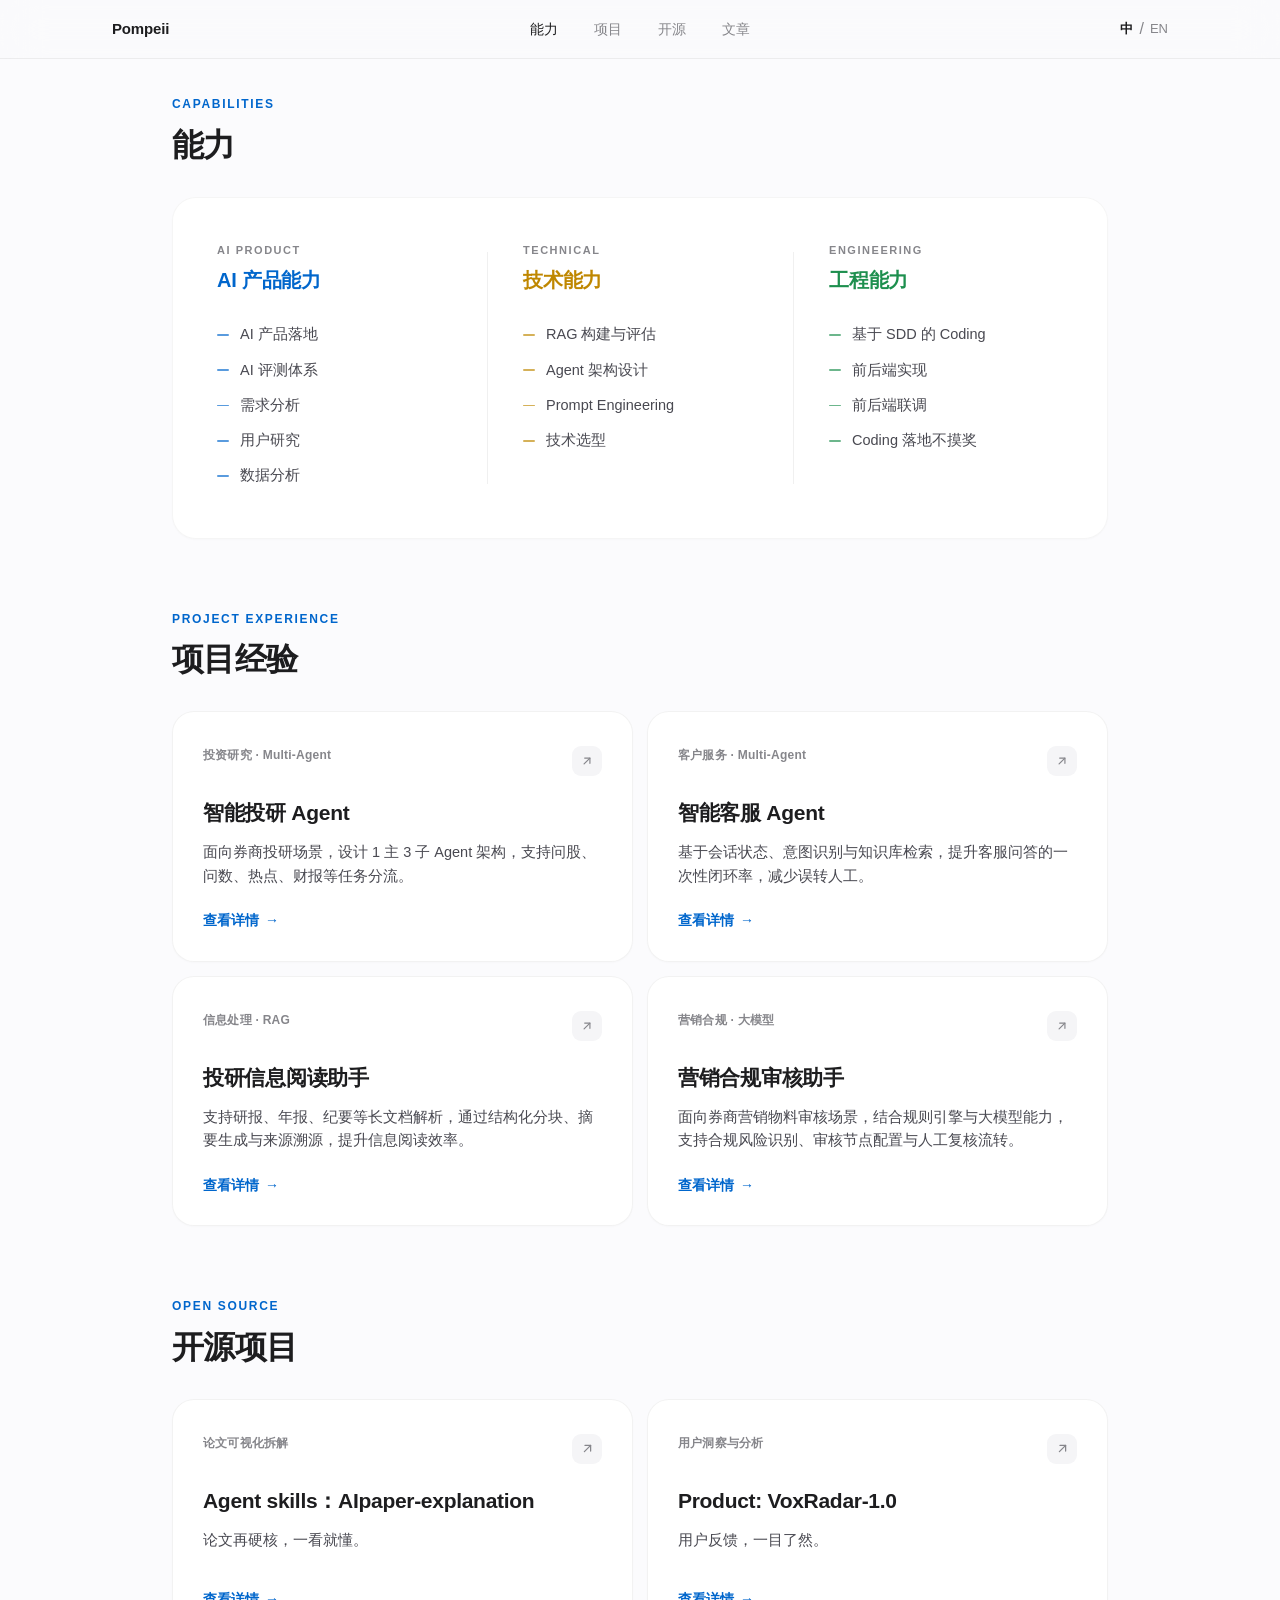
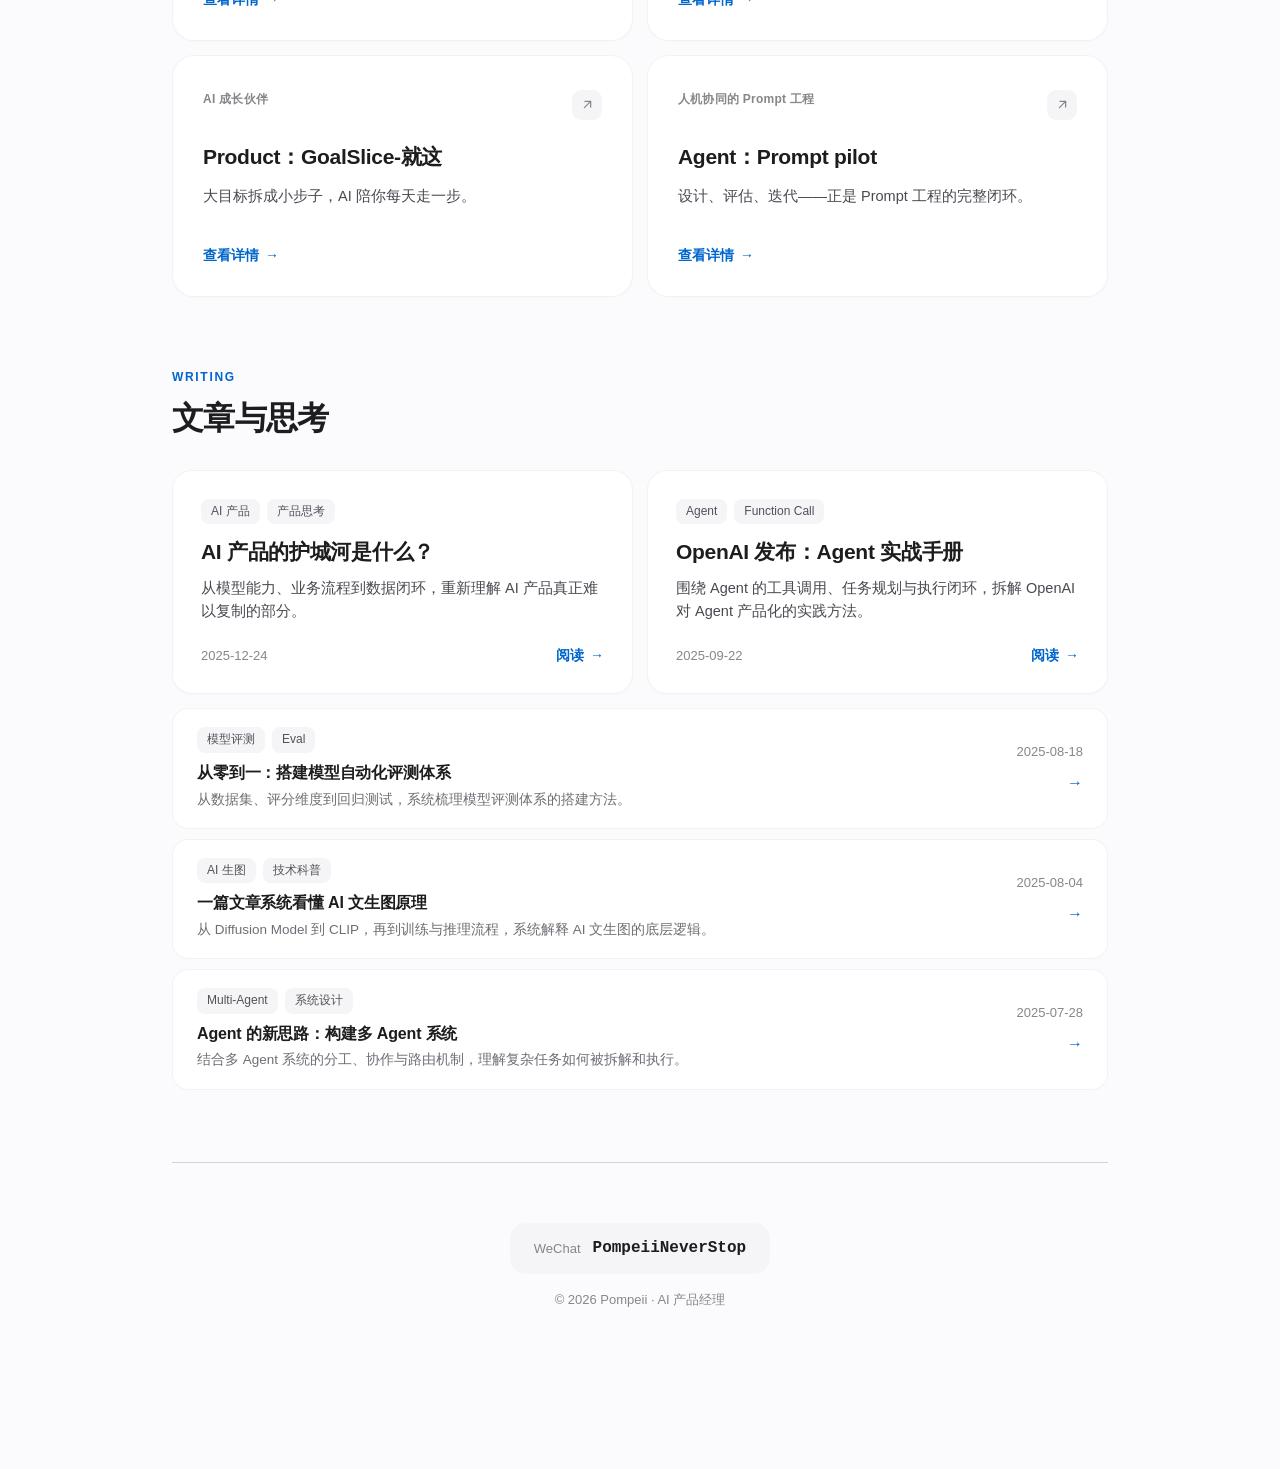
==== commit 44ac29a8: "作品集：落地项目 → 项目经验（Shipped Projects → Project Experience）" ====
--- a/portfolio.html
+++ b/portfolio.html
@@ -71,11 +71,11 @@
   </div>
 </section>
 
-<!-- 落地项目 -->
+<!-- 项目经验 -->
 <section class="section" id="work">
   <div class="section-head">
-    <div class="section-kicker">Shipped Projects</div>
-    <h2 class="section-title">落地项目</h2>
+    <div class="section-kicker">Project Experience</div>
+    <h2 class="section-title">项目经验</h2>
   </div>
   <div class="grid">
     <a class="work-card" href="work-invest-agent.html">
--- a/style.css
+++ b/style.css
@@ -132,6 +132,20 @@
   padding:0 22px;
 }
 .home .hero{padding:0;}
+/* 模糊对焦入场动画（首页 / 作品集页进入时） */
+.home,
+.portfolio-wrap{
+  animation:pageBlurIn .7s cubic-bezier(.22,.61,.36,1) both;
+  will-change:filter,transform,opacity;
+}
+@keyframes pageBlurIn{
+  from{ opacity:0; filter:blur(10px); transform:scale(1.03); }
+  to{ opacity:1; filter:blur(0); transform:scale(1); }
+}
+@media (prefers-reduced-motion: reduce){
+  .home,
+  .portfolio-wrap{ animation:none; }
+}
 .home-stack{
   display:inline-block;
   text-align:left;
@@ -162,27 +176,44 @@
 .home-cta{
   display:inline-flex;
   align-items:center;
-  gap:8px;
+  gap:9px;
   margin-top:72px;
-  padding:14px 30px;
-  background:var(--ink);
-  color:#fff;
-  color:#fff;
-  border-radius:980px;
-  text-decoration:none;
-  font-size:15px;
-  font-weight:600;
-  transition:transform .25s ease, background .25s ease;
+  padding:8px 4px;
+  background:transparent;
+  color:var(--ink-soft);
+  border-radius:0;
+  text-decoration:underline;
+  text-decoration-color:rgba(0,0,0,.22);
+  text-underline-offset:5px;
+  text-decoration-thickness:1px;
+  font-size:17px;
+  font-weight:300;
+  letter-spacing:.012em;
+  transition:color .25s ease, text-decoration-color .25s ease;
 }
 .home-cta:hover{
-  background:#000;
-  transform:translateY(-2px);
+  background:transparent;
+  color:var(--ink);
+  text-decoration-color:rgba(0,0,0,.5);
 }
 .home-cta-arrow{
+  display:inline-flex;
+  align-items:center;
+  align-self:center;
+  line-height:0;
   transition:transform .25s ease;
 }
+.home-cta-arrow svg{
+  display:block;
+  width:20px;
+  height:20px;
+  transition:stroke-width .25s ease;
+}
 .home-cta:hover .home-cta-arrow{
-  transform:translateX(3px);
+  transform:translateX(4px);
+}
+.home-cta:hover .home-cta-arrow svg{
+  stroke-width:2.2;
 }
 
 /* 区块 */
